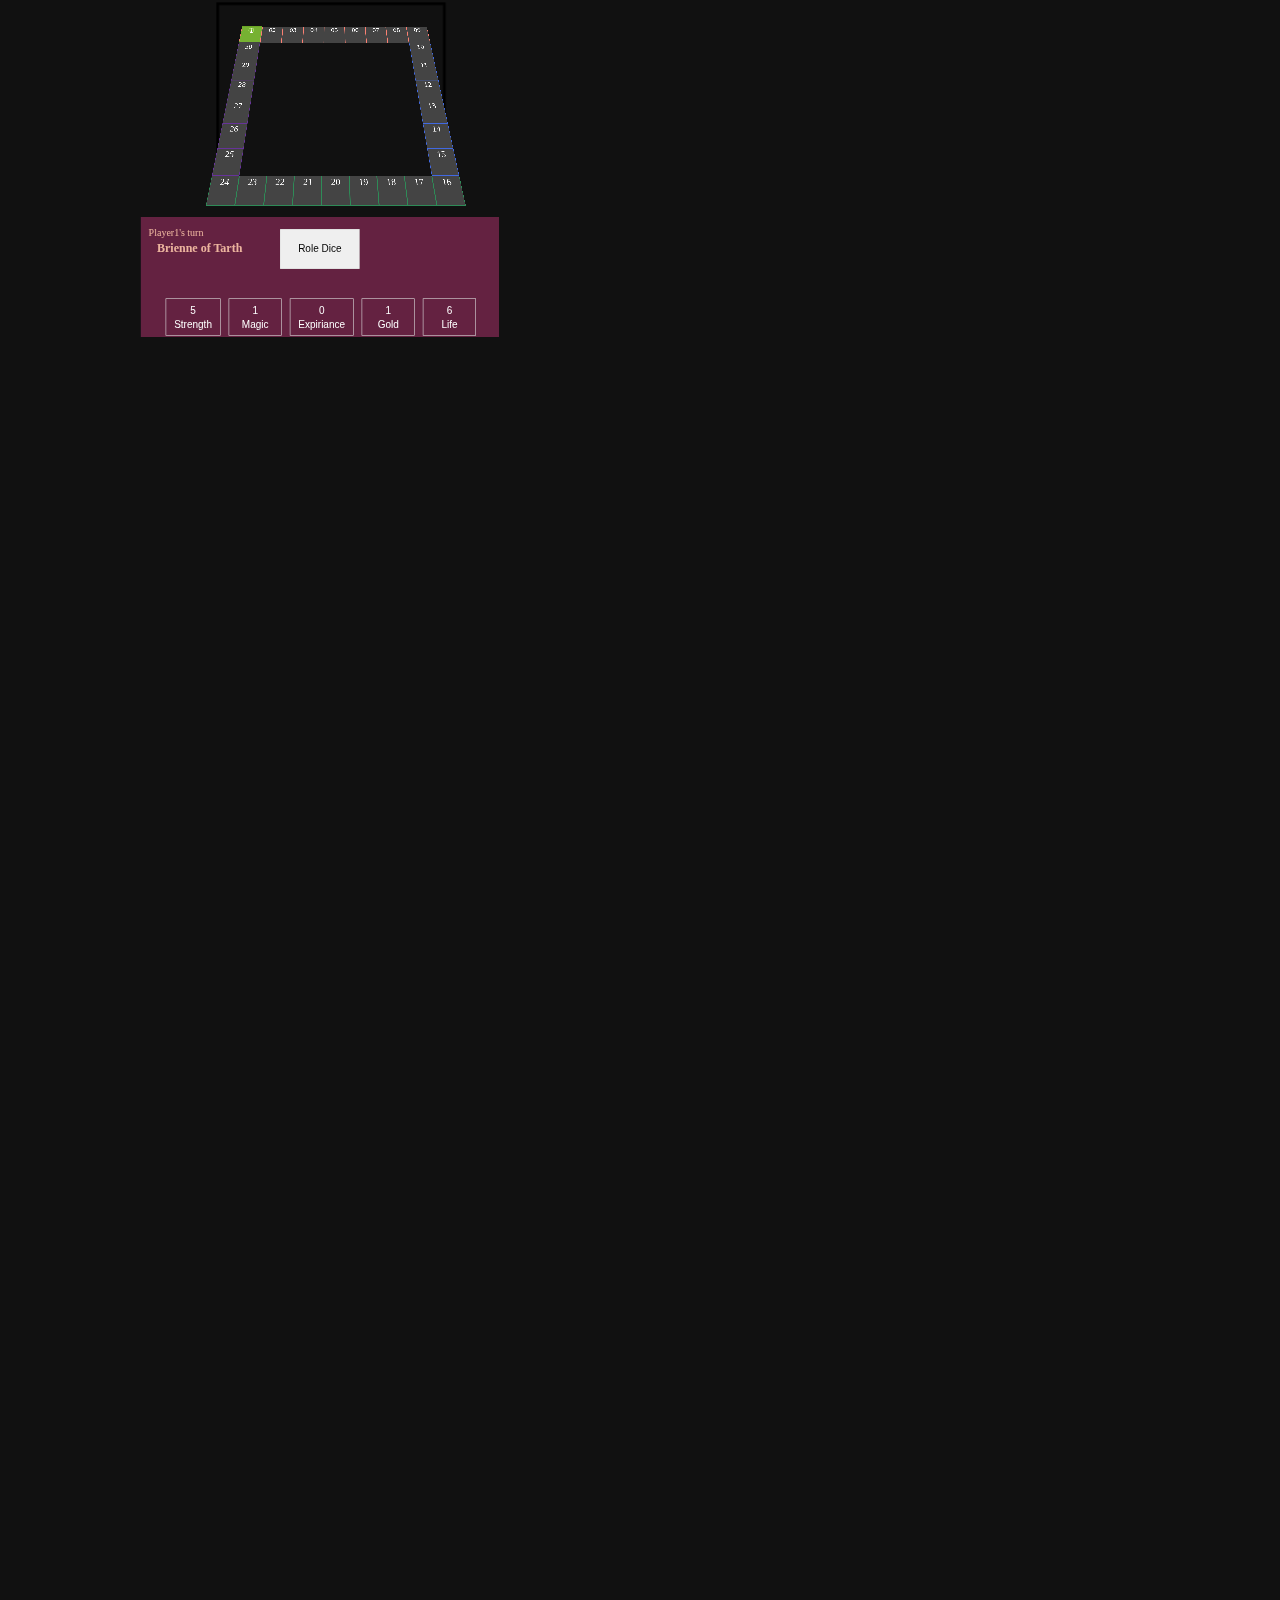
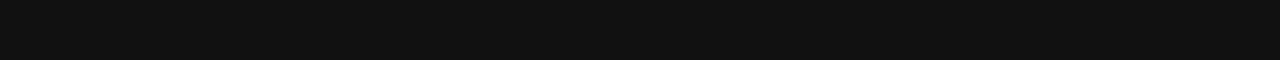
==== board.html @ 84f9d636 "roundModifers need enforcing" ====
<!DOCTYPE html>
<html lang="en">
<head>
    <meta charset="UTF-8">
    <meta name="viewport" content="width=device-width, initial-scale=1.0">
    <meta http-equiv="X-UA-Compatible" content="ie=edge">
    <link rel="stylesheet" type="text/css" media="screen" href="board-style.css" />
    <title>Game Board</title>
    
</head>
<body>

    <div class="container">
        <div class="board-container">
            <div class="players" id="player1"></div>
            <div class="players" id="player2"></div>

            <ol class="top-tiles" id="topTiles">
                <li class="tile" id="tileNr1">01</li>
                <li class="tile" id="tileNr2">02</li>
                <li class="tile" id="tileNr3">03</li>
                <li class="tile" id="tileNr4">04</li>
                <li class="tile" id="tileNr5">05</li>
                <li class="tile" id="tileNr6">06</li>
                <li class="tile" id="tileNr7">07</li>
                <li class="tile" id="tileNr8">08</li>
                <li class="tile" id="tileNr9">09</li>
            </ol>
            <ol class="right-tiles" id="rightTiles">
                <li class="tile" id="tileNr10">10</li>
                <li class="tile" id="tileNr11">11</li>
                <li class="tile" id="tileNr12">12</li>
                <li class="tile" id="tileNr13">13</li>
                <li class="tile" id="tileNr14">14</li>
                <li class="tile" id="tileNr15">15</li>
            </ol>
            <ol class="bottom-tiles" id="bottomTiles">
                <li class="tile" id="tileNr16">16</li>
                <li class="tile" id="tileNr17">17</li>
                <li class="tile" id="tileNr18">18</li>
                <li class="tile" id="tileNr19">19</li>
                <li class="tile" id="tileNr20">20</li>
                <li class="tile" id="tileNr21">21</li>
                <li class="tile" id="tileNr22">22</li>
                <li class="tile" id="tileNr23">23</li>
                <li class="tile" id="tileNr24">24</li>
            </ol>
            <ol class="left-tiles" id="leftTiles">
                <li class="tile" id="tileNr25">25</li>
                <li class="tile" id="tileNr26">26</li>
                <li class="tile" id="tileNr27">27</li>
                <li class="tile" id="tileNr28">28</li>
                <li class="tile" id="tileNr28">29</li>
                <li class="tile" id="tileNr28">30</li>
            </ol>
        </div>
        
    </div>


    
    <div class="tile-card hide" id="tileCard">
        
        <!-- NOT IN USE -->
        <template>
            <h3 class="tile-card__name">Wolf</h3>
            <div class="tile-card__image-container"></div>
            <ul class="tile-card__stats-container">
                <li class="tile-card__stat stats__strength" id="tileCardStrenght">4</li>
                <li class="tile-card__stat stats__magic" id="tileCardMagic">2</li>
                <li class="tile-card__stat stats__life" id="tileCardLife">2</li>
            </ul>
        </template>
        <!-- 06 des -->

    </div>

    <div class="game-gui-container">
        <p class="player-turn-label" id="playerTurnLabel">turn</p>
        <h3 class="player-name-label" id="playerNameHTML">Gorgon</h3>
        <h2 class="dice-number-label hide" id="diceNumberLabel">0</h2>
        <button class="ui-action-btn role-dice-btn hide" id="diceButton">Role Dice</button>
        <button class="ui-action-btn attack-btn hide" id="AttackBtn">Attack</button>
        
        <div class="damage-info">
            <p class="hide damage-info__label enemy-damage-label" id="enemyDamageLabel">Enemy damage: 12</p>
            <p class="hide damage-info__label player-damage-label" id="playerDamageLabel">Player damage: 12</p>
        </div>

        <div class="character-overlay">
            <div class="character-overlay__stats-panel">
                <ul class="stats-container" id="statsContainer">
                    <li class="stat-item" id="playerStrength">
                        <p class="stat-item__number">0</p>
                        <p class="stat-item__label">Strength</p>
                    </li>
                    <li class="stat-item" id="playerMagic">
                        <p class="stat-item__number">0</p>
                        <p class="stat-item__label">Magic</p>
                    </li>
                    <li class="stat-item" id="playerExpiriance">
                        <p class="stat-item__number">0</p>
                        <p class="stat-item__label">Expiriance</p>
                    </li>
                    <li class="stat-item" id="playerGold">
                        <p class="stat-item__number">0</p>
                        <p class="stat-item__label">Gold</p>
                    </li>
                    <li class="stat-item" id="playerLife">
                        <p class="stat-item__number">0</p>
                        <p class="stat-item__label">Life</p>
                    </li>
                </ul>
            </div>
        </div>
    </div>


    <script> // --- Start Variables
        

        

    </script>
    <script src="utils.js"></script>
    <script src="boradSetup.js"></script>
    <script src="game.js"></script>

</body>
</html>
---- board-style.css ----
body{
    min-height: 100vh;
    display: grid;
    border: solid black 13px;
    background: #111;
    transform: scale(0.2);
    /* transform: scale(0.7); */
    position: absolute;
    top: -400px;
    left: -250px;

}
.container{
    /* align-self: center; */
    justify-self: center;
    top: -100px;
}
.top-tiles{
    display: flex;
}
.bottom-tiles{
    display: flex;
    flex-direction: row-reverse;
}
.left-tiles{
    display: flex;
    flex-direction: column-reverse;
}
.tile{
    position: relative;
    width: 116px;
    height: 116px;
    background: #444;
    border: solid #777;
    list-style: none;
    color: white;
    font-size: 40px;
    text-align: center;
}
.top-tiles      {grid-area: top;}
.bottom-tiles   {grid-area: bot;}
.right-tiles    {grid-area: rig;}
.left-tiles     {grid-area: lef;}

.top-tiles > .tile {border: salmon solid 2px;}
.bottom-tiles > .tile {border: seagreen solid 2px;}
.right-tiles > .tile {border: royalblue solid 2px;}
.left-tiles > .tile {border: rebeccapurple solid 2px;}

.left-tiles {justify-self: end;}

ol{
    margin: 0;
}

.board-container{
    display: grid;
    row-gap: 0;
    column-gap: 0;
    grid-template-areas: 
        "top top top"
        "lef . rig"
        "bot bot bot";
        
    transform: perspective(1200px) rotateX(25deg);
}

.players{
    height: 116px;
    width: 116px;
    color: white;
    float: left;
    position: relative;
    top: 0;
    left: 0;
    z-index: 10;
    font-size: 50px;
    text-align: center;
}

#player1{
    background: rgba(40, 212, 97, 0.514);
    position: absolute;
}
#player2{
    background: rgba(182, 211, 17, 0.507);
    position: absolute;
    top: 0;
    left: 240px;
}





/* ______________________________________________________ */





.game-gui-container{
    position: fixed;
    width: 160%;
    height: 600px;
    background: rgba(41, 0, 221, 0.404);
    bottom: -700px;
    left: -35%;

    display: grid;
    align-items: center;
    justify-items: center;
}

/* ------ UI-BTNS -------- */

.role-dice-btn{
    position: relative;
    top: -280px;
    width: 400px;
    height: 200px;
    font-size: 50px;
}
.attack-btn{
    width: 400px;
    height: 200px;
    font-size: 50px;
}

.hide{
    display: none!important;
}

.player-turn-label{
    font-size: 50px;
    color: white;
    justify-self: start;
    align-self: start;
    padding: 0 40px;
}
.player-turn-label::first-letter{ text-transform: capitalize;}

.player-name-label{
    font-size: 60px;
    color: white;
    position: fixed;
    top: 1120px;
    left: -350px;
    padding: 0 40px;
}
.player-name-label::first-letter{ text-transform: capitalize;}

.dice-number-label{
    position: absolute;
    top: -60px;
    font-size: 150px;
    color: white;
}

.damage-info{
    position: absolute;
    min-width: 300px;
    min-height: 100px;
    font-size: 60px;
    z-index: 99;
    margin: 0;
    color: white;
    left: 30px;
}

.damage-info__label{
    margin: 25px;
}








.tile-card{
    position: absolute;
    align-self: center;
    justify-self: center;
    width: 650px;
    height: 900px;
    background: rgba(155, 89, 28, 0.801);
    right: 160px;
}
.tile-card--anim-appear{
    animation: show-card 0.1s;
}
@keyframes show-card{
    from{
        transform: scale(0);
    }
    to{
        transform: scale(1);
    }
}
.tile-card__name{
    color: white;
    font-size: 50px;
    padding: 0 30px;
    margin: 20px 0;
}
.tile-card__image-container{
    min-width: 80%;
    height: 500px;
    margin: 0 50px;
    background: rgba(255, 255, 255, 0.459);
}
.tile-card__stats-container{
    position: relative;
    display: flex;
    color: white;
    font-size: 70px;
    list-style: none;
    bottom: -50px;
    left: 270px;
}
.tile-card__stat{
    display: grid;
    padding: 35px;
    margin: 10px;
    height: 70px;
    width: 70px;
    justify-content: center;
    align-content: center;
    background: rgba(82, 82, 202, 0.705);
    border-radius: 100%;
}
.stats__strength{
    background: rgb(255, 235, 55);
    color: #444;
}
.stats__life{
    background: rgb(255, 55, 88);
    color: rgb(7, 7, 7);
}
.stats__magic{
    background: rgb(161, 62, 161);
    color: white;
}





/* ______________________________________________________ */




.ui-action-btn{
    z-index: 999;
}


.character-overlay{
    position: fixed;
    width: 160%;
    height: 600px;
    background: rgba(209, 70, 15, 0.404);
    bottom: -700px;
    left: -35%;

    display: grid;
    align-items: center;
    justify-items: center;
}
.stats-container{
    font-family: Arial, Helvetica, sans-serif;
    color: white;
    font-size: 50px;
    list-style: none;
    display: flex;
    text-align: center;
    position: relative;
    top: 200px;
}
.stat-item{
    padding: 30px;
    margin: 0 20px;
    min-width: 200px;
    height: 120px;
    text-align: center; 
    border: solid 3px #ddd;
}
.stat-item:first-child{
    margin-left: -10px;
}
.stat-item__number{
    padding: 0;
    margin: 0;
}
.stat-item__label{
    padding: 0;
    margin: 10px;
}
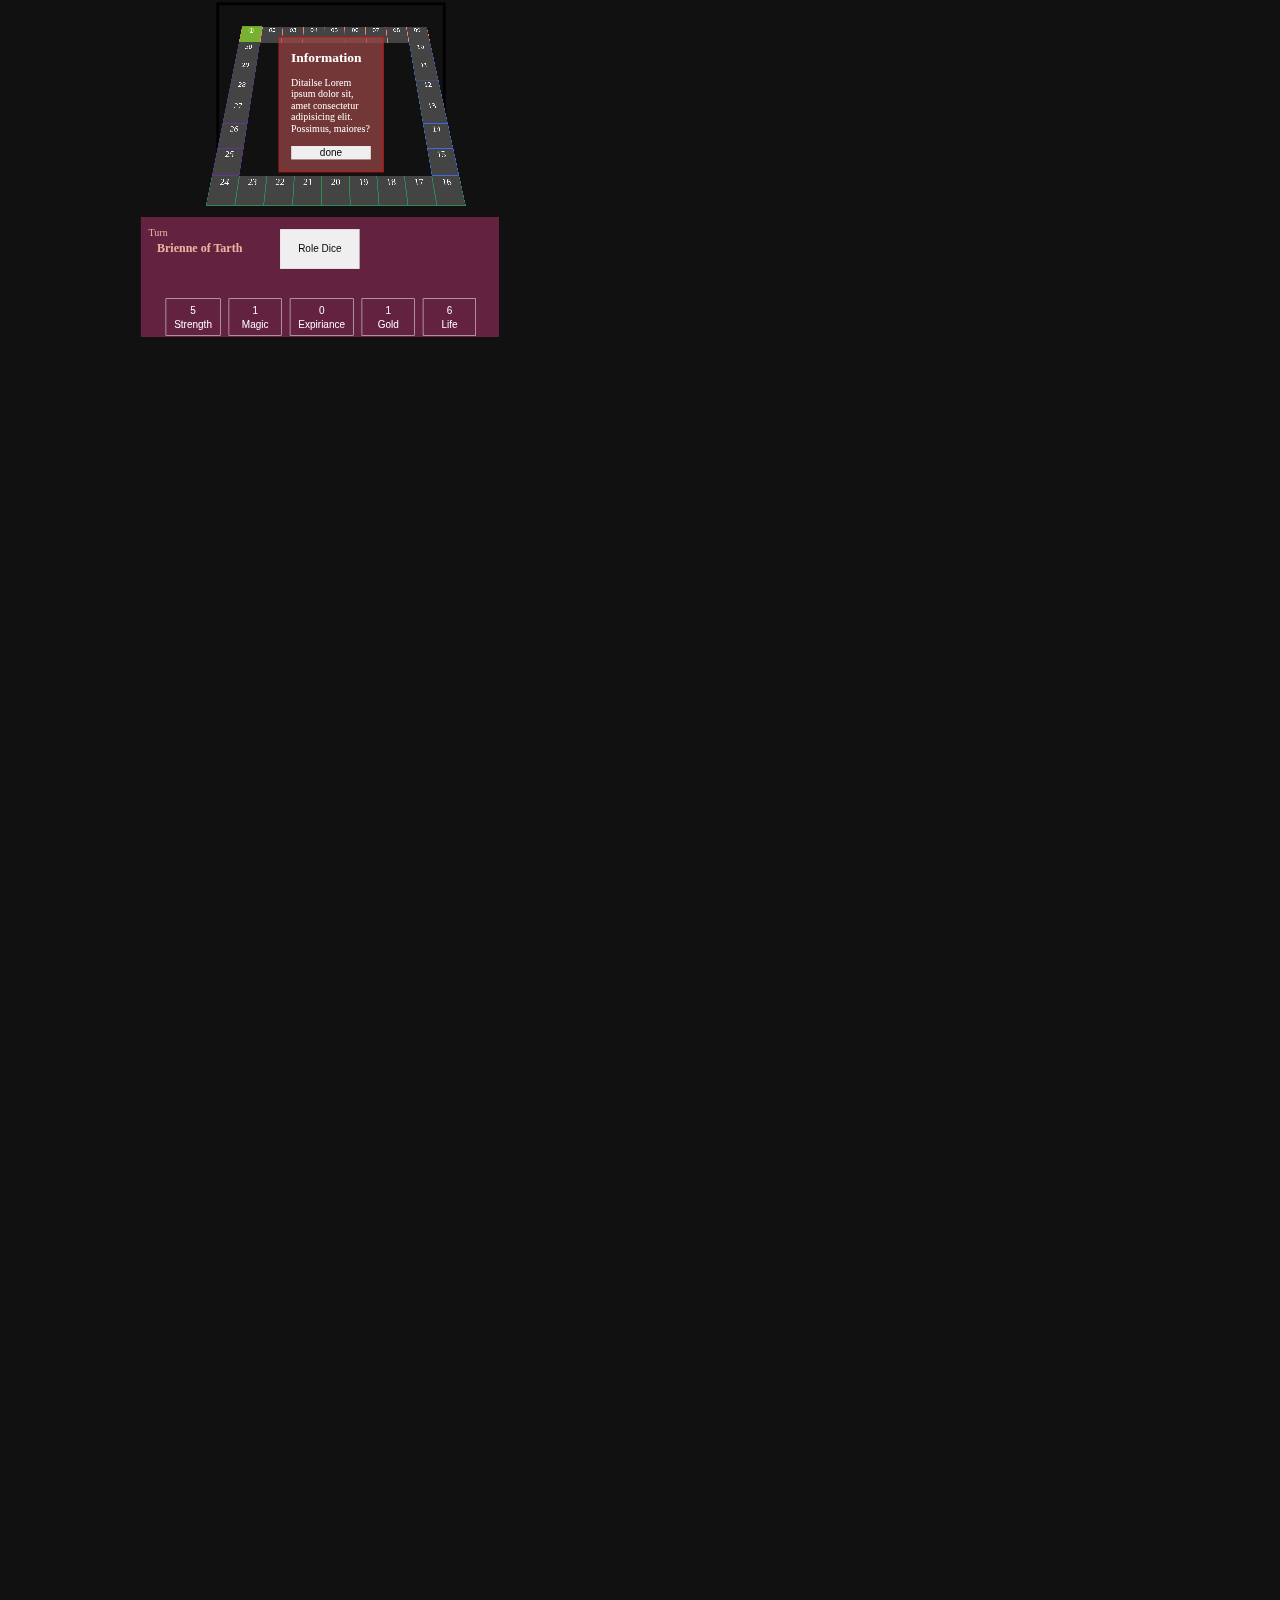
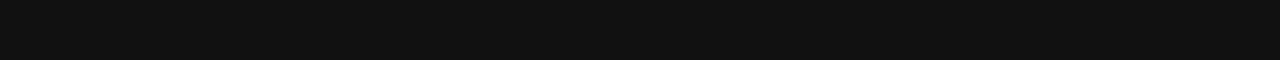
==== commit 1b14fb20: "done with main game loop working on dialog" ====
--- a/board.html
+++ b/board.html
@@ -71,7 +71,6 @@
                 <li class="tile-card__stat stats__life" id="tileCardLife">2</li>
             </ul>
         </template>
-        <!-- 06 des -->
 
     </div>
 
@@ -115,6 +114,71 @@
         </div>
     </div>
 
+    <style>
+        #informationDialog{
+            display: grid;
+            justify-self: center;
+            position: absolute;
+            width: 400px;
+            height: 550px;
+            padding: 60px;
+            margin: 160px;
+            background: rgba(158, 71, 71, 0.699);
+            border: red 3px solid;
+            color: rgb(255, 255, 255);
+            font-size: 45px;
+        }
+        #informationDialog h2{
+            margin: 0;
+            padding: 0;
+        }
+        #informationDialog p{
+            font-size: 50px;
+        }
+        #informationDialog button{
+            font-size: 50px;
+        }
+
+        .anim-dialog-show{
+            animation: anim-dialog-show 1s 1 forwards; 
+        }
+
+        @keyframes anim-dialog-show{
+            0%{
+                transform: scale(0);
+                opacity: 0;
+            }
+            100%{
+                transform: scale(1);
+                opacity: 1;
+            }
+        }
+
+        .anim-dialog-hide{
+            animation: anim-dialog-hide 1s 1 forwards; 
+        }
+
+        @keyframes anim-dialog-hide{
+            0%{
+                transform: scale(1);
+                opacity: 1;
+            }
+            100%{
+                transform: scale(0);
+                opacity: 0;
+            }
+        }
+
+    </style>
+    <div id="informationDialog" class="anim-dialog-show">
+        <h2>Information</h2>
+        <p>Ditailse Lorem ipsum dolor sit, amet consectetur adipisicing elit. Possimus, maiores?</p>
+        <button onclick="console.log('test: ', informationDialog.classList.toggle('anim-dialog-hide')); 
+        setTimeout(e => {informationDialog.classList.toggle('anim-dialog-hide')}, 1000)">
+            done
+        </button>
+    </div>
+
 
     <script> // --- Start Variables
         
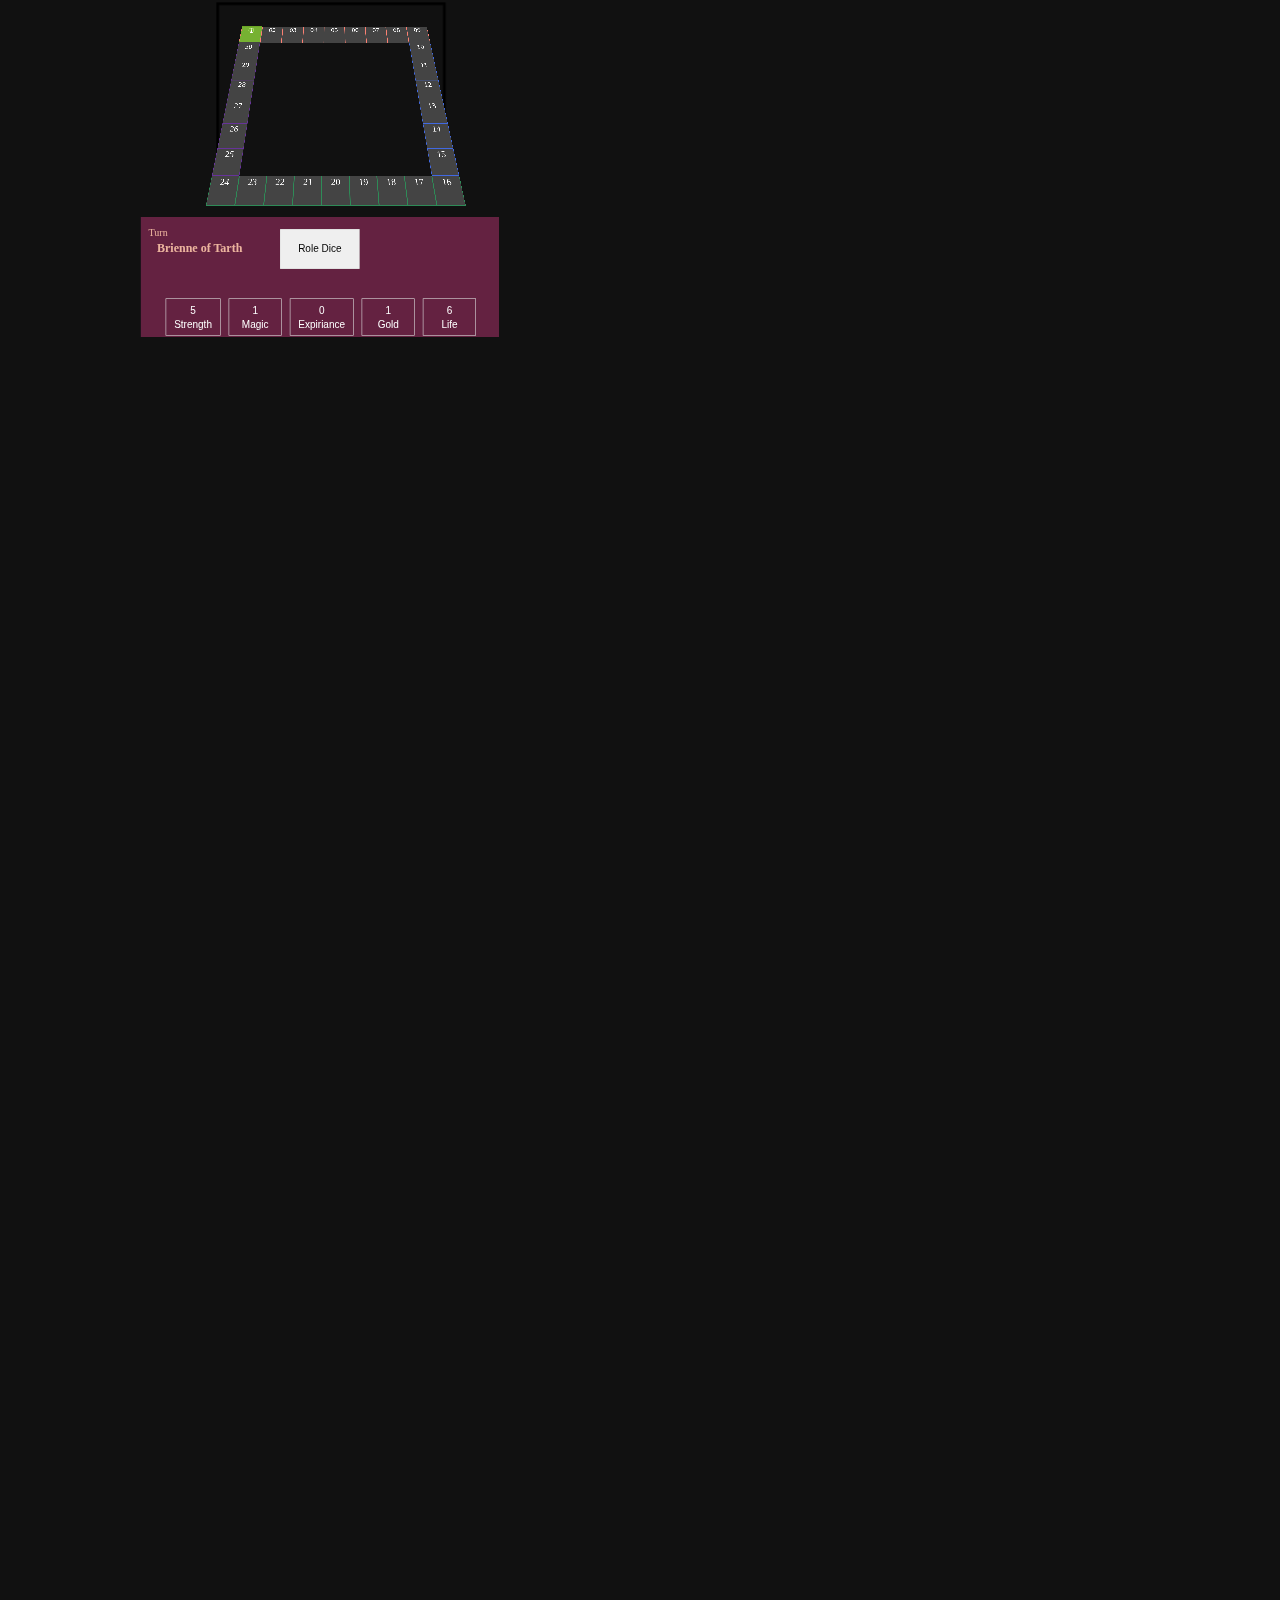
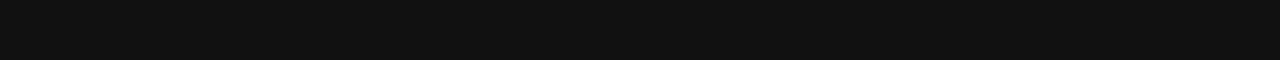
==== commit 9027173a: "working with the dialog integration with the statemachine" ====
--- a/board.html
+++ b/board.html
@@ -170,11 +170,11 @@
         }
 
     </style>
-    <div id="informationDialog" class="anim-dialog-show">
+    <div id="informationDialog" class="hide anim-dialog-show anim-dialog-hide">
         <h2>Information</h2>
+        <h4>Type</h4>
         <p>Ditailse Lorem ipsum dolor sit, amet consectetur adipisicing elit. Possimus, maiores?</p>
-        <button onclick="console.log('test: ', informationDialog.classList.toggle('anim-dialog-hide')); 
-        setTimeout(e => {informationDialog.classList.toggle('anim-dialog-hide')}, 1000)">
+        <button>
             done
         </button>
     </div>
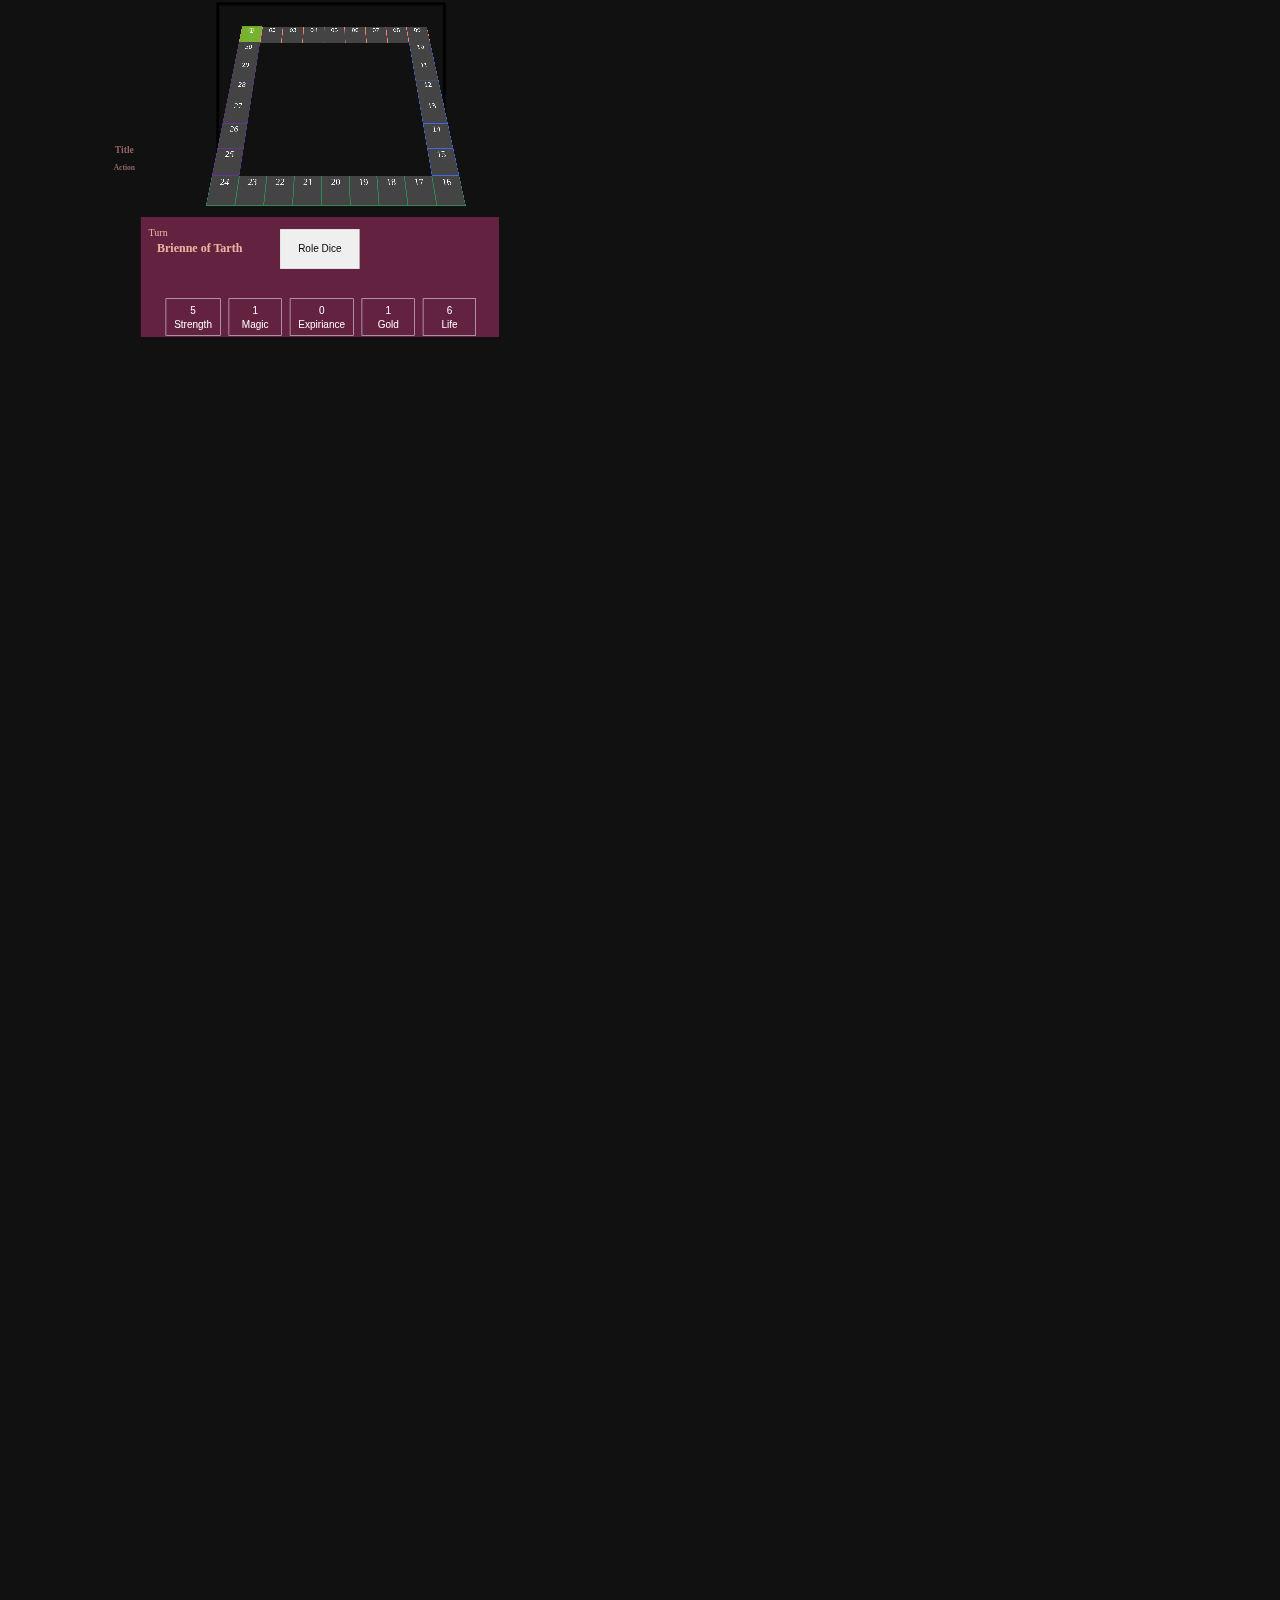
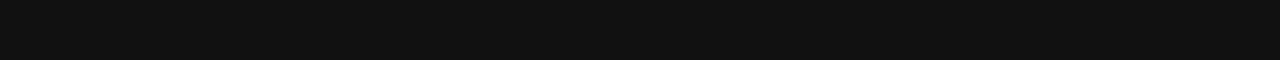
==== commit 48f087ed: "working with end game senario" ====
--- a/board.html
+++ b/board.html
@@ -180,6 +180,21 @@
     </div>
 
 
+    <style>
+        #tileDetialsCard{
+            position: absolute;
+            color: rgb(145, 99, 99);
+            transform: scale(2);
+            bottom: 140px;
+            left: -500px;
+            text-align: center;
+        }
+    </style>
+    <div id="tileDetialsCard">
+        <h2>Title</h2>
+        <h3>Action</h3>
+    </div>
+
     <script> // --- Start Variables
         
 
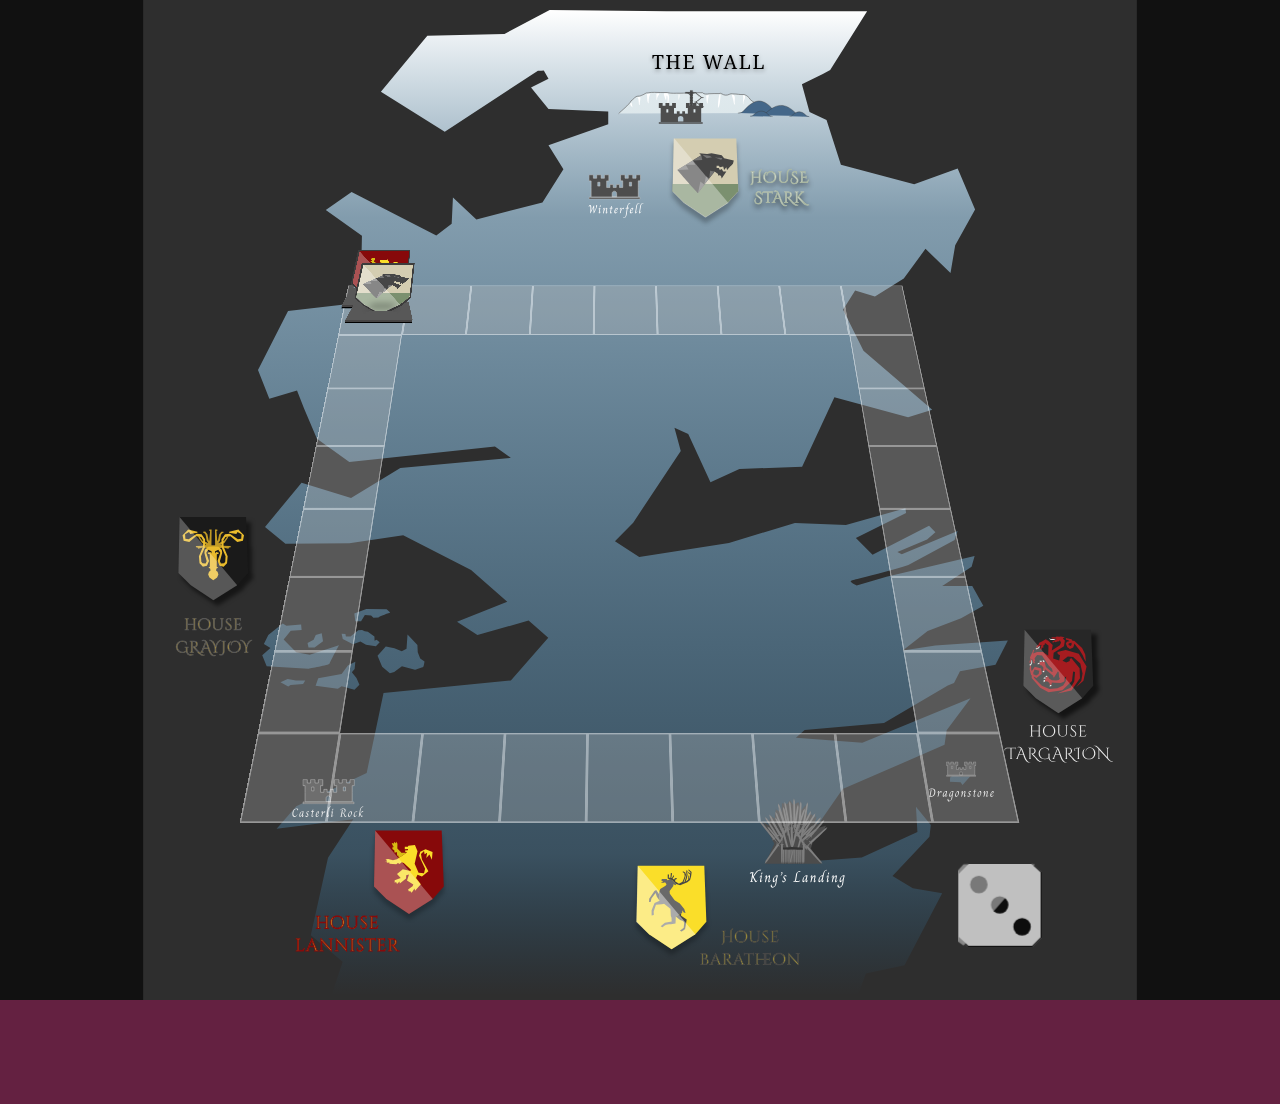
==== commit 9ad365e8: "done with new dice" ====
--- a/board.html
+++ b/board.html
@@ -9,52 +9,72 @@
     
 </head>
 <body>
-
+    <img src="img/background.svg" alt="" id="backgroundImage">
     <div class="container">
-        <div class="board-container">
-            <div class="players" id="player1"></div>
-            <div class="players" id="player2"></div>
-
-            <ol class="top-tiles" id="topTiles">
-                <li class="tile" id="tileNr1">01</li>
-                <li class="tile" id="tileNr2">02</li>
-                <li class="tile" id="tileNr3">03</li>
-                <li class="tile" id="tileNr4">04</li>
-                <li class="tile" id="tileNr5">05</li>
-                <li class="tile" id="tileNr6">06</li>
-                <li class="tile" id="tileNr7">07</li>
-                <li class="tile" id="tileNr8">08</li>
-                <li class="tile" id="tileNr9">09</li>
-            </ol>
-            <ol class="right-tiles" id="rightTiles">
-                <li class="tile" id="tileNr10">10</li>
-                <li class="tile" id="tileNr11">11</li>
-                <li class="tile" id="tileNr12">12</li>
-                <li class="tile" id="tileNr13">13</li>
-                <li class="tile" id="tileNr14">14</li>
-                <li class="tile" id="tileNr15">15</li>
-            </ol>
-            <ol class="bottom-tiles" id="bottomTiles">
-                <li class="tile" id="tileNr16">16</li>
-                <li class="tile" id="tileNr17">17</li>
-                <li class="tile" id="tileNr18">18</li>
-                <li class="tile" id="tileNr19">19</li>
-                <li class="tile" id="tileNr20">20</li>
-                <li class="tile" id="tileNr21">21</li>
-                <li class="tile" id="tileNr22">22</li>
-                <li class="tile" id="tileNr23">23</li>
-                <li class="tile" id="tileNr24">24</li>
-            </ol>
-            <ol class="left-tiles" id="leftTiles">
-                <li class="tile" id="tileNr25">25</li>
-                <li class="tile" id="tileNr26">26</li>
-                <li class="tile" id="tileNr27">27</li>
-                <li class="tile" id="tileNr28">28</li>
-                <li class="tile" id="tileNr28">29</li>
-                <li class="tile" id="tileNr28">30</li>
-            </ol>
-        </div>
-        
+
+
+
+    
+    <div class="board-container-positioning">
+
+            <div class="board-container">
+                    <div class="players" id="player1">
+                        <div class="board-pice-posisioner">
+                            <img src="img/board pice lion.svg" alt="" class="board-pice" id="player1Img">
+                        </div>
+                    </div>
+                    <div class="players" id="player2">
+                        <div class="board-pice-posisioner">
+                            <img src="img/board pice Wolf.svg" alt="" class="board-pice" id="player2Img">
+                        </div>
+                    </div>
+                    
+                    
+
+                    <ol class="top-tiles" id="topTiles">
+                        <li class="tile" id="tileNr1">01</li>
+                        <li class="tile" id="tileNr2">02</li>
+                        <li class="tile" id="tileNr3">03</li>
+                        <li class="tile" id="tileNr4">04</li>
+                        <li class="tile" id="tileNr5">05</li>
+                        <li class="tile" id="tileNr6">06</li>
+                        <li class="tile" id="tileNr7">07</li>
+                        <li class="tile" id="tileNr8">08</li>
+                        <li class="tile" id="tileNr9">09</li>
+                    </ol>
+                    <ol class="right-tiles" id="rightTiles">
+                        <li class="tile" id="tileNr10">10</li>
+                        <li class="tile" id="tileNr11">11</li>
+                        <li class="tile" id="tileNr12">12</li>
+                        <li class="tile" id="tileNr13">13</li>
+                        <li class="tile" id="tileNr14">14</li>
+                        <li class="tile" id="tileNr15">15</li>
+                    </ol>
+                    <ol class="bottom-tiles" id="bottomTiles">
+                        <li class="tile" id="tileNr16">16</li>
+                        <li class="tile" id="tileNr17">17</li>
+                        <li class="tile" id="tileNr18">18</li>
+                        <li class="tile" id="tileNr19">19</li>
+                        <li class="tile" id="tileNr20">20</li>
+                        <li class="tile" id="tileNr21">21</li>
+                        <li class="tile" id="tileNr22">22</li>
+                        <li class="tile" id="tileNr23">23</li>
+                        <li class="tile" id="tileNr24">24</li>
+                    </ol>
+                    <ol class="left-tiles" id="leftTiles">
+                        <li class="tile" id="tileNr25">25</li>
+                        <li class="tile" id="tileNr26">26</li>
+                        <li class="tile" id="tileNr27">27</li>
+                        <li class="tile" id="tileNr28">28</li>
+                        <li class="tile" id="tileNr28">29</li>
+                        <li class="tile" id="tileNr28">30</li>
+                    </ol>
+                </div>
+                <div class="dice-grapics-container">
+                        <img src="img/die3.svg" alt="" class="" id="grapicDiceBtn">
+                </div>
+    </div>
+
     </div>
 
 
@@ -140,7 +160,7 @@
         }
 
         .anim-dialog-show{
-            animation: anim-dialog-show 1s 1 forwards; 
+            animation: anim-dialog-show 0.5s 1 forwards; 
         }
 
         @keyframes anim-dialog-show{
@@ -149,7 +169,7 @@
                 opacity: 0;
             }
             100%{
-                transform: scale(1);
+                transform: scale(0.5);
                 opacity: 1;
             }
         }
@@ -160,7 +180,7 @@
 
         @keyframes anim-dialog-hide{
             0%{
-                transform: scale(1);
+                transform: scale(0.5);
                 opacity: 1;
             }
             100%{
--- a/board-style.css
+++ b/board-style.css
@@ -1,20 +1,58 @@
 body{
-    min-height: 100vh;
-    display: grid;
-    border: solid black 13px;
+    margin: 0;
+    padding: 0;
+    /* min-height: 100vh; */
+    display: grid;
+    /* border: solid black 13px; */
     background: #111;
-    transform: scale(0.2);
+    /* transform: scale(.4); */
     /* transform: scale(0.7); */
-    position: absolute;
-    top: -400px;
-    left: -250px;
-
-}
+    /* position: absolute; */
+    /* top: -200px;
+    left: -250px; */
+
+}
+
 .container{
+    display: flex;
     /* align-self: center; */
     justify-self: center;
-    top: -100px;
-}
+    /* top: -100px; */
+}
+
+#backgroundImage{
+
+    position: absolute;
+    overflow: hidden;
+    max-height: 1000px;
+    width: 100%;
+    z-index: -1;
+}
+
+
+.dice-grapics-container{
+    position: relative;
+    opacity: 0.7;
+    bottom: -110px;
+    right: -101%;
+    /* top: 400px;
+    left: 100px; */
+    cursor: pointer;
+}
+.dice-grapics-container img{
+    width: 140px;
+}
+
+.dice-roll-anim{
+    animation: 1s roll;
+}
+
+@keyframes roll{
+    0%  {transform: rotate(0deg)}
+    100% {transform: rotate(3395deg)}
+
+}
+
 .top-tiles{
     display: flex;
 }
@@ -27,11 +65,13 @@
     flex-direction: column-reverse;
 }
 .tile{
+    text-indent: 9999px;
+    opacity: 0.5;
     position: relative;
     width: 116px;
     height: 116px;
-    background: #444;
-    border: solid #777;
+    background: rgba(192, 192, 192, 0.582);
+    border: solid rgba(255, 255, 255, 0.527);
     list-style: none;
     color: white;
     font-size: 40px;
@@ -42,10 +82,15 @@
 .right-tiles    {grid-area: rig;}
 .left-tiles     {grid-area: lef;}
 
-.top-tiles > .tile {border: salmon solid 2px;}
+.top-tiles > .tile {border: rgb(255, 255, 255) solid 2px;}
+.bottom-tiles > .tile {border: rgb(255, 255, 255) solid 2px;}
+.right-tiles > .tile {border: rgb(255, 255, 255) solid 2px;}
+.left-tiles > .tile {border: rgb(255, 255, 255) solid 2px;}
+
+/* .top-tiles > .tile {border: salmon solid 2px;}
 .bottom-tiles > .tile {border: seagreen solid 2px;}
 .right-tiles > .tile {border: royalblue solid 2px;}
-.left-tiles > .tile {border: rebeccapurple solid 2px;}
+.left-tiles > .tile {border: rebeccapurple solid 2px;} */
 
 .left-tiles {justify-self: end;}
 
@@ -54,6 +99,7 @@
 }
 
 .board-container{
+    /* opacity: 0.4; */
     display: grid;
     row-gap: 0;
     column-gap: 0;
@@ -64,6 +110,12 @@
         
     transform: perspective(1200px) rotateX(25deg);
 }
+.board-container-positioning{
+    position: relative;
+    left: -25px;
+    transform: scale(0.6);
+}
+
 
 .players{
     height: 116px;
@@ -79,18 +131,35 @@
 }
 
 #player1{
-    background: rgba(40, 212, 97, 0.514);
+    /* background: rgba(40, 212, 97, 0.514); */
     position: absolute;
 }
 #player2{
-    background: rgba(182, 211, 17, 0.507);
+    /* background: rgba(182, 211, 17, 0.507); */
     position: absolute;
     top: 0;
     left: 240px;
 }
 
 
-
+.board-pice-posisioner{
+    transform: scale(0.25);
+    position: relative;
+    top: -320px;
+    left: -50px;
+}
+.board-pice{
+    box-shadow: 0 14px 2px -2px rgb(0, 0, 0);
+    transform: rotateX(-10deg);
+}
+
+#player2Img{
+    display: grid;
+    position: relative;
+    top: 160px;
+    left: 50px;
+    /* background: rgba(231, 37, 37, 0.445); */
+}
 
 
 /* ______________________________________________________ */
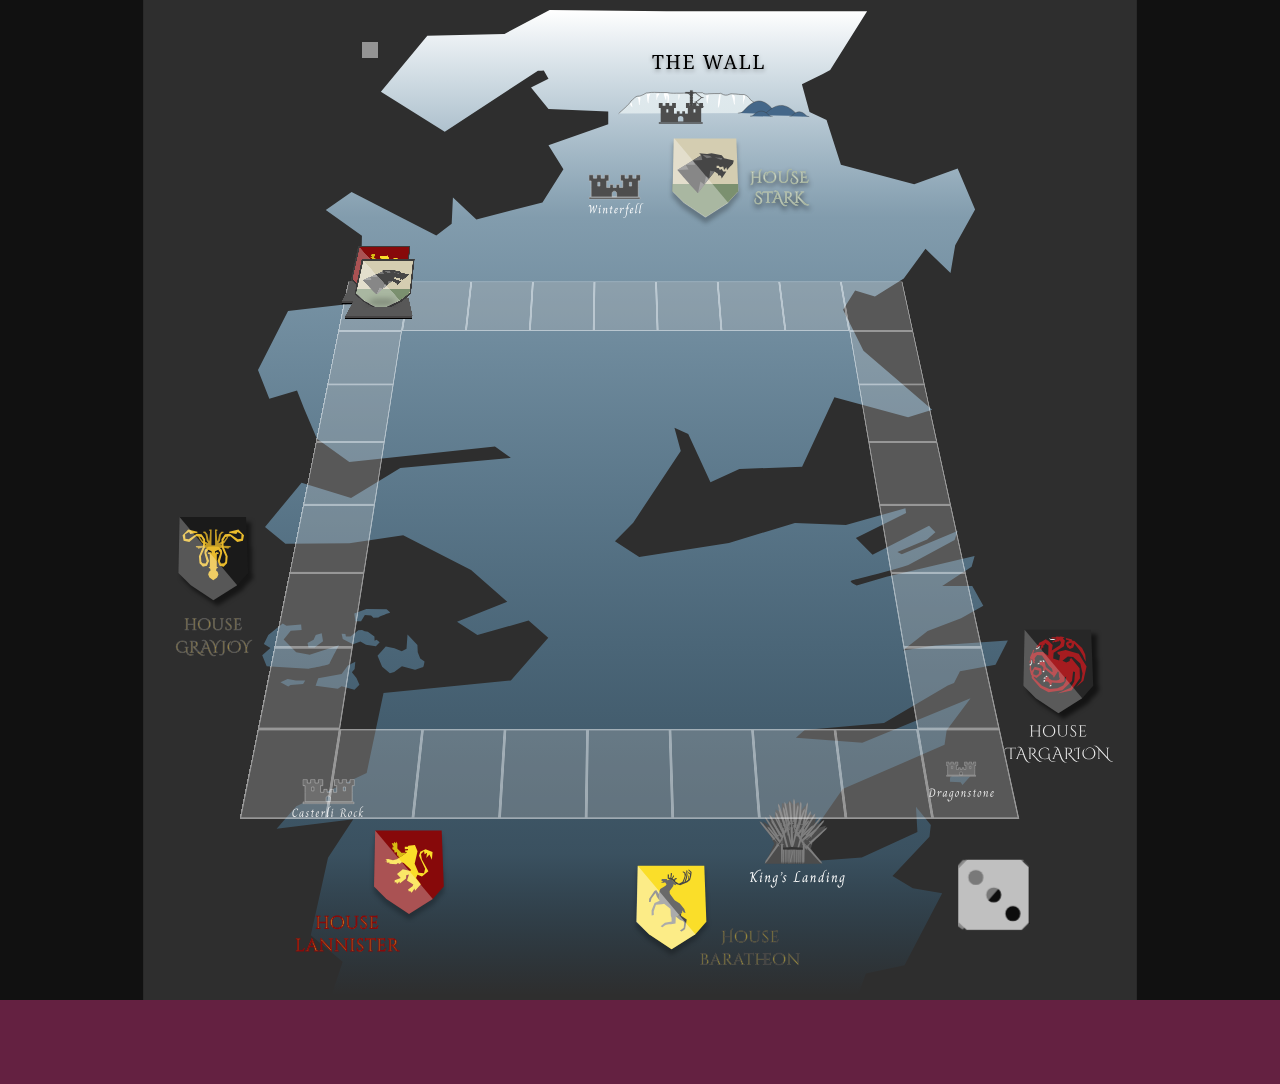
==== commit ee28f1e6: "final touches" ====
--- a/board.html
+++ b/board.html
@@ -11,12 +11,17 @@
 <body>
     <img src="img/background.svg" alt="" id="backgroundImage">
     <div class="container">
-
-
+    
+    <div class="current-player" id="currentPlayerHTML"></div>
 
     
     <div class="board-container-positioning">
 
+            <h3 class="player-instructions" id="errorInstructions">
+                    CLICK ON DICE TO MOVE PLAYER
+            </h3>
+
+            
             <div class="board-container">
                     <div class="players" id="player1">
                         <div class="board-pice-posisioner">
@@ -135,59 +140,7 @@
     </div>
 
     <style>
-        #informationDialog{
-            display: grid;
-            justify-self: center;
-            position: absolute;
-            width: 400px;
-            height: 550px;
-            padding: 60px;
-            margin: 160px;
-            background: rgba(158, 71, 71, 0.699);
-            border: red 3px solid;
-            color: rgb(255, 255, 255);
-            font-size: 45px;
-        }
-        #informationDialog h2{
-            margin: 0;
-            padding: 0;
-        }
-        #informationDialog p{
-            font-size: 50px;
-        }
-        #informationDialog button{
-            font-size: 50px;
-        }
-
-        .anim-dialog-show{
-            animation: anim-dialog-show 0.5s 1 forwards; 
-        }
-
-        @keyframes anim-dialog-show{
-            0%{
-                transform: scale(0);
-                opacity: 0;
-            }
-            100%{
-                transform: scale(0.5);
-                opacity: 1;
-            }
-        }
-
-        .anim-dialog-hide{
-            animation: anim-dialog-hide 1s 1 forwards; 
-        }
-
-        @keyframes anim-dialog-hide{
-            0%{
-                transform: scale(0.5);
-                opacity: 1;
-            }
-            100%{
-                transform: scale(0);
-                opacity: 0;
-            }
-        }
+        
 
     </style>
     <div id="informationDialog" class="hide anim-dialog-show anim-dialog-hide">
@@ -201,14 +154,7 @@
 
 
     <style>
-        #tileDetialsCard{
-            position: absolute;
-            color: rgb(145, 99, 99);
-            transform: scale(2);
-            bottom: 140px;
-            left: -500px;
-            text-align: center;
-        }
+        
     </style>
     <div id="tileDetialsCard">
         <h2>Title</h2>
--- a/board-style.css
+++ b/board-style.css
@@ -40,7 +40,7 @@
     cursor: pointer;
 }
 .dice-grapics-container img{
-    width: 140px;
+    width: 120px;
 }
 
 .dice-roll-anim{
@@ -368,3 +368,124 @@
     padding: 0;
     margin: 10px;
 }
+
+
+#informationDialog{
+    display: grid;
+    justify-self: center;
+    position: absolute;
+    right: 100px;
+    width: 400px;
+    height: 550px;
+    padding: 60px;
+    margin: 160px;
+    background: rgba(90, 99, 150, 0.699);
+    border: rgb(255, 255, 255) 3px solid;
+    color: rgb(255, 255, 255);
+    font-size: 45px;
+    text-align: center;
+    /* width: 100%; */
+}
+#informationDialog h2{
+    display: none;
+    margin: 0;
+    padding: 0;
+}
+#informationDialog p{
+
+    font-size: 50px;
+}
+#informationDialog button{
+    font-size: 50px;
+}
+
+.anim-dialog-show{
+    animation: anim-dialog-show 0.5s 1 forwards; 
+}
+
+@keyframes anim-dialog-show{
+    0%{
+        transform: scale(0);
+        opacity: 0;
+    }
+    100%{
+        transform: scale(0.5);
+        opacity: 1;
+    }
+}
+
+.anim-dialog-hide{
+    animation: anim-dialog-hide 1s 1 forwards; 
+}
+
+@keyframes anim-dialog-hide{
+    0%{
+        transform: scale(0.5);
+        opacity: 1;
+    }
+    100%{
+        transform: scale(0);
+        opacity: 0;
+    }
+}
+
+
+
+#errorInstructions{
+    width: 100%;
+    text-align: center;
+    position: absolute;
+    top: 300px;
+    display: grid;
+    justify-self: center;
+    margin-top: 0;
+    opacity: 0;
+}
+
+.warning{
+    animation: showThenGo 5s;
+    color: rgb(255, 94, 0);
+}
+
+@keyframes showThenGo{
+    1%  {opacity: 0;}
+    5%  {opacity: 1;}
+    90% {opacity: 1;}
+    100%{opacity: 0;}
+}
+
+.player-instructions{
+    color: rgb(255, 255, 255);
+    font-family: Noto Serif;
+    font-weight: 600;
+    letter-spacing: 0.11em;
+    font-size: 30px;
+}
+
+#tileDetialsCard{
+    display: none;
+    position: absolute;
+    color: rgb(145, 99, 99);
+    transform: scale(3);
+    bottom: 140px;
+    left: -100px;
+    text-align: center;
+}
+
+.current-player{
+    transform: scale(0.8);
+    opacity: 0.9;
+    position: absolute;
+    top: 40px;
+    left: 360px;
+    color: rgb(20, 20, 20);
+    background: rgb(161, 161, 161);
+    text-align: center;
+    padding: 10px;
+}    
+.current-player img{
+    width: 80px;
+}
+.current-player h4{
+    margin: 5px;
+}